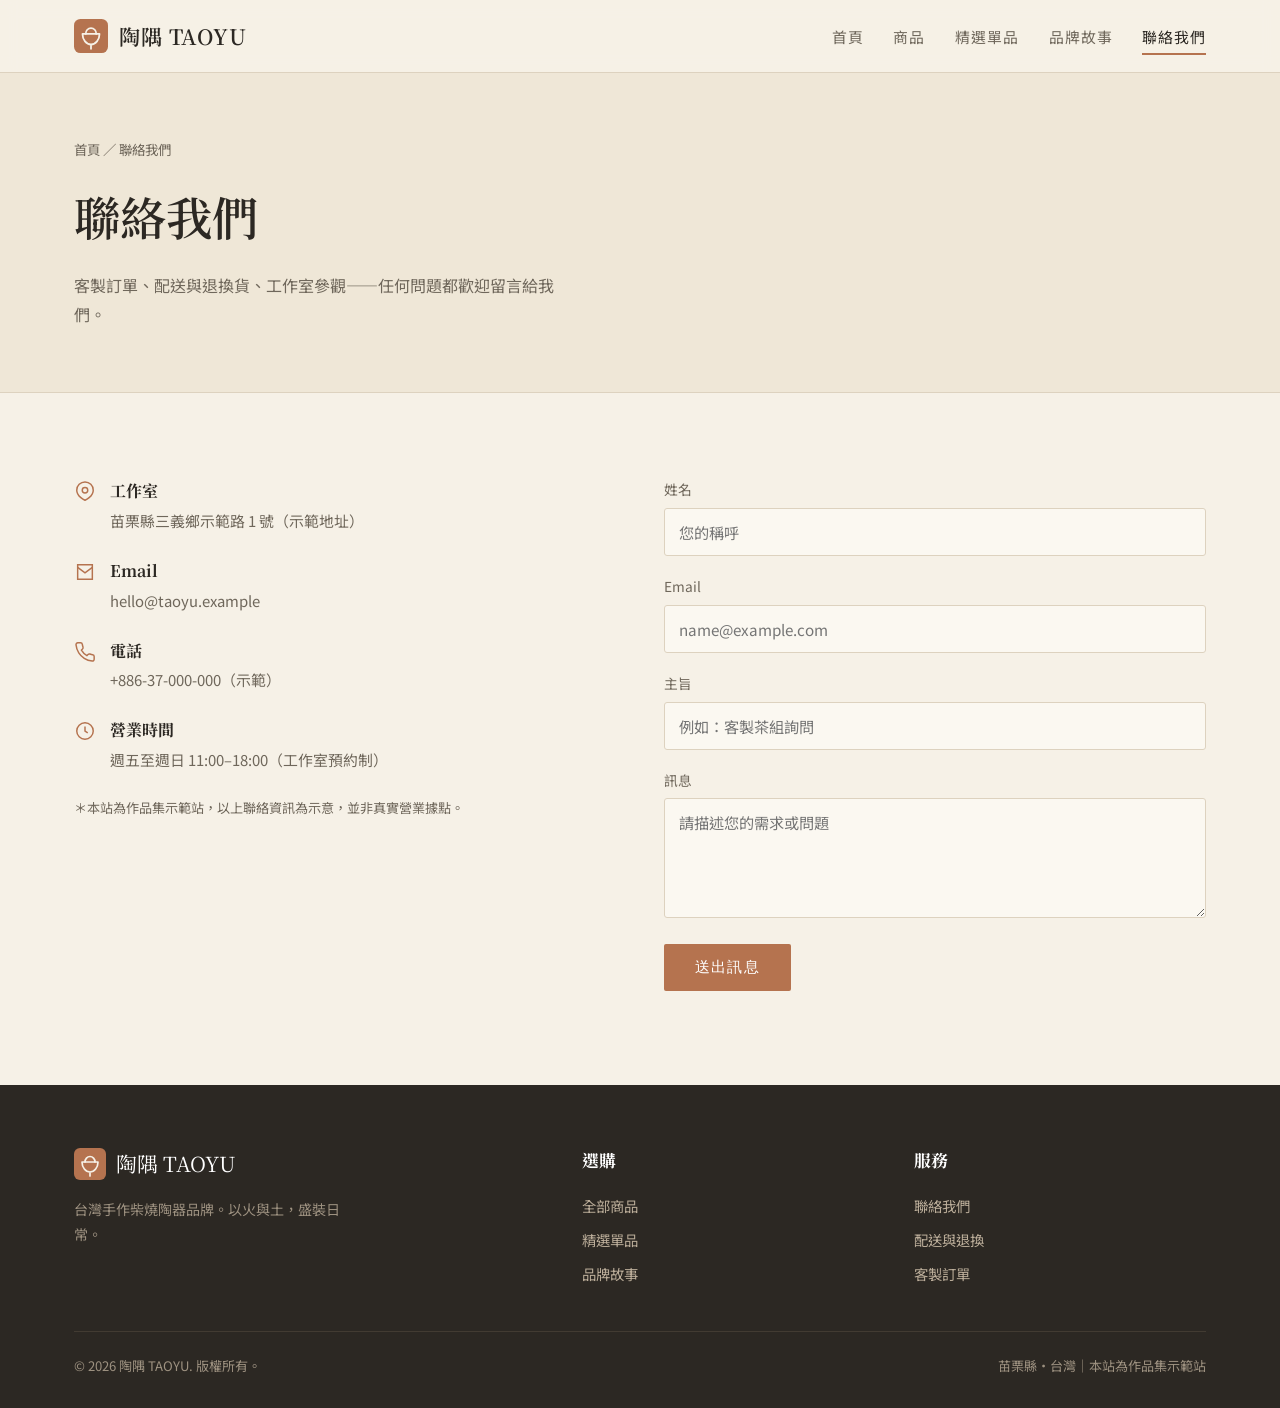
==== contact.html @ e01b480c "Initial: 陶隅 TAOYU 手作陶器電商示範站（多頁 + SEO）" ====
<!DOCTYPE html>
<html lang="zh-Hant">
<head>
<meta charset="UTF-8">
<meta name="viewport" content="width=device-width, initial-scale=1.0">
<title>聯絡我們｜陶隅 TAOYU 客製與客服</title>
<meta name="description" content="與陶隅 TAOYU 聯絡：客製訂單、配送與退換貨諮詢、工作室參觀預約。位於苗栗，全台宅配。留言給我們，將於兩個工作天內回覆。">
<meta name="keywords" content="陶隅聯絡,手作陶器客製,陶器配送,退換貨,苗栗陶藝工作室,客服">
<link rel="canonical" href="https://izzo24.github.io/taoyu-ceramics/contact.html">
<meta property="og:type" content="website">
<meta property="og:title" content="聯絡我們｜陶隅 TAOYU 客製與客服">
<meta property="og:description" content="客製訂單、配送退換、工作室預約，歡迎與陶隅聯絡。">
<meta property="og:url" content="https://izzo24.github.io/taoyu-ceramics/contact.html">
<meta property="og:image" content="https://izzo24.github.io/taoyu-ceramics/images/lifestyle.webp">
<meta property="og:locale" content="zh_TW">
<meta name="twitter:card" content="summary_large_image">
<link rel="icon" href="./favicon.svg" type="image/svg+xml">
<link rel="preconnect" href="https://fonts.googleapis.com">
<link rel="preconnect" href="https://fonts.gstatic.com" crossorigin>
<link href="https://fonts.googleapis.com/css2?family=Noto+Sans+TC:wght@300;400;500;700&family=Noto+Serif+TC:wght@500;600;700&display=swap" rel="stylesheet">
<link rel="stylesheet" href="./style.css">
<script type="application/ld+json">
{
  "@context":"https://schema.org",
  "@type":"LocalBusiness",
  "name":"陶隅 TAOYU",
  "image":"https://izzo24.github.io/taoyu-ceramics/images/lifestyle.webp",
  "description":"台灣手作柴燒陶器品牌，提供餐瓷、茶具與客製訂單。",
  "url":"https://izzo24.github.io/taoyu-ceramics/contact.html",
  "telephone":"+886-37-000-000",
  "email":"hello@taoyu.example",
  "priceRange":"$$",
  "address":{
    "@type":"PostalAddress",
    "addressCountry":"TW",
    "addressRegion":"苗栗縣",
    "addressLocality":"三義鄉",
    "streetAddress":"示範路 1 號"
  },
  "openingHoursSpecification":[
    {"@type":"OpeningHoursSpecification","dayOfWeek":["Friday","Saturday","Sunday"],"opens":"11:00","closes":"18:00"}
  ]
}
</script>
<script type="application/ld+json">
{
  "@context":"https://schema.org",
  "@type":"BreadcrumbList",
  "itemListElement":[
    {"@type":"ListItem","position":1,"name":"首頁","item":"https://izzo24.github.io/taoyu-ceramics/"},
    {"@type":"ListItem","position":2,"name":"聯絡我們","item":"https://izzo24.github.io/taoyu-ceramics/contact.html"}
  ]
}
</script>
</head>
<body>
<nav class="site-nav">
  <div class="nav-inner">
    <a class="brand" href="./index.html" aria-label="陶隅 TAOYU 首頁">
      <svg viewBox="0 0 64 64" aria-hidden="true"><rect width="64" height="64" rx="12" fill="#b5734f"/><path d="M16 28h32c0 11-7.2 20-16 20s-16-9-16-20z" fill="none" stroke="#f6f1e7" stroke-width="3.4" stroke-linejoin="round"/><path d="M22 28c0-6 4.5-11 10-11s10 5 10 11" fill="none" stroke="#f6f1e7" stroke-width="3.4" stroke-linecap="round"/><line x1="32" y1="50" x2="32" y2="56" stroke="#f6f1e7" stroke-width="3.4" stroke-linecap="round"/></svg>
      陶隅 TAOYU
    </a>
    <button class="nav-toggle" aria-label="開啟選單" aria-expanded="false"><span></span><span></span><span></span></button>
    <ul class="nav-links">
      <li><a href="./index.html">首頁</a></li>
      <li><a href="./shop.html">商品</a></li>
      <li><a href="./product.html">精選單品</a></li>
      <li><a href="./story.html">品牌故事</a></li>
      <li><a href="./contact.html" class="active">聯絡我們</a></li>
    </ul>
  </div>
</nav>

<div class="page-head">
  <div class="wrap">
    <nav class="crumb" aria-label="麵包屑" style="padding-top:0;margin-bottom:14px"><a href="./index.html">首頁</a> ／ 聯絡我們</nav>
    <h1>聯絡我們</h1>
    <p>客製訂單、配送與退換貨、工作室參觀——任何問題都歡迎留言給我們。</p>
  </div>
</div>

<main>
<section>
  <div class="wrap">
    <div class="contact-grid">
      <div>
        <div class="info-row">
          <svg viewBox="0 0 24 24" fill="none" stroke="currentColor" stroke-width="1.6"><path d="M21 10c0 7-9 11-9 11s-9-4-9-11a9 9 0 1118 0z"/><circle cx="12" cy="10" r="3"/></svg>
          <div><b>工作室</b><span>苗栗縣三義鄉示範路 1 號（示範地址）</span></div>
        </div>
        <div class="info-row">
          <svg viewBox="0 0 24 24" fill="none" stroke="currentColor" stroke-width="1.6"><path d="M4 4h16v16H4z"/><path d="M4 7l8 6 8-6"/></svg>
          <div><b>Email</b><span>hello@taoyu.example</span></div>
        </div>
        <div class="info-row">
          <svg viewBox="0 0 24 24" fill="none" stroke="currentColor" stroke-width="1.6"><path d="M22 16.9v3a2 2 0 01-2.2 2 19.8 19.8 0 01-8.6-3 19.5 19.5 0 01-6-6 19.8 19.8 0 01-3-8.6A2 2 0 014.1 2h3a2 2 0 012 1.7c.1 1 .4 2 .7 2.9a2 2 0 01-.5 2.1L8.1 9.9a16 16 0 006 6l1.2-1.2a2 2 0 012.1-.5c.9.3 1.9.6 2.9.7a2 2 0 011.7 2z"/></svg>
          <div><b>電話</b><span>+886-37-000-000（示範）</span></div>
        </div>
        <div class="info-row">
          <svg viewBox="0 0 24 24" fill="none" stroke="currentColor" stroke-width="1.6"><circle cx="12" cy="12" r="9"/><path d="M12 7v5l3 2"/></svg>
          <div><b>營業時間</b><span>週五至週日 11:00–18:00（工作室預約制）</span></div>
        </div>
        <p class="note">＊本站為作品集示範站，以上聯絡資訊為示意，並非真實營業據點。</p>
      </div>

      <div>
        <form id="contact-form" novalidate>
          <div class="form-field">
            <label for="cf-name">姓名</label>
            <input id="cf-name" name="name" type="text" placeholder="您的稱呼" required>
          </div>
          <div class="form-field">
            <label for="cf-email">Email</label>
            <input id="cf-email" name="email" type="email" placeholder="name@example.com" required>
          </div>
          <div class="form-field">
            <label for="cf-subject">主旨</label>
            <input id="cf-subject" name="subject" type="text" placeholder="例如：客製茶組詢問">
          </div>
          <div class="form-field">
            <label for="cf-msg">訊息</label>
            <textarea id="cf-msg" name="message" placeholder="請描述您的需求或問題"></textarea>
          </div>
          <button type="submit" class="btn btn-solid">送出訊息</button>
          <p class="note" id="form-msg"></p>
        </form>
      </div>
    </div>
  </div>
</section>
</main>

<footer class="site-foot">
  <div class="wrap">
    <div class="foot-grid">
      <div>
        <div class="foot-brand">
          <svg viewBox="0 0 64 64" aria-hidden="true"><rect width="64" height="64" rx="12" fill="#b5734f"/><path d="M16 28h32c0 11-7.2 20-16 20s-16-9-16-20z" fill="none" stroke="#f6f1e7" stroke-width="3.4" stroke-linejoin="round"/><path d="M22 28c0-6 4.5-11 10-11s10 5 10 11" fill="none" stroke="#f6f1e7" stroke-width="3.4" stroke-linecap="round"/><line x1="32" y1="50" x2="32" y2="56" stroke="#f6f1e7" stroke-width="3.4" stroke-linecap="round"/></svg>
          陶隅 TAOYU
        </div>
        <p>台灣手作柴燒陶器品牌。以火與土，盛裝日常。</p>
      </div>
      <div><h4>選購</h4><a href="./shop.html">全部商品</a><a href="./product.html">精選單品</a><a href="./story.html">品牌故事</a></div>
      <div><h4>服務</h4><a href="./contact.html">聯絡我們</a><a href="./contact.html">配送與退換</a><a href="./contact.html">客製訂單</a></div>
    </div>
    <div class="foot-bottom">
      <span>© <span id="year">2026</span> 陶隅 TAOYU. 版權所有。</span>
      <span>苗栗縣・台灣｜本站為作品集示範站</span>
    </div>
  </div>
</footer>
<script src="./main.js"></script>
</body>
</html>
---- style.css ----
/* 陶隅 TAOYU — 自然有機 × 雜誌編輯 */
:root{
  --bg:#f6f1e7;
  --bg-alt:#efe7d7;
  --ink:#2c2823;
  --muted:#6f675b;
  --line:#ddd2bf;
  --clay:#b5734f;
  --clay-dark:#9a5e3d;
  --sage:#7f8a6b;
  --card:#fbf8f1;
  --shadow:0 14px 40px rgba(60,48,32,.10);
  --serif:"Noto Serif TC",Georgia,"Songti TC",serif;
  --sans:"Noto Sans TC","Helvetica Neue",Arial,sans-serif;
  --maxw:1180px;
}
*{box-sizing:border-box;margin:0;padding:0}
html{scroll-behavior:smooth}
body{
  font-family:var(--sans);color:var(--ink);background:var(--bg);
  line-height:1.8;font-size:16px;-webkit-font-smoothing:antialiased;
}
img{max-width:100%;display:block}
a{color:inherit;text-decoration:none}
.wrap{max-width:var(--maxw);margin:0 auto;padding:0 24px}

/* nav */
.site-nav{position:sticky;top:0;z-index:50;background:rgba(246,241,231,.92);
  backdrop-filter:blur(8px);border-bottom:1px solid var(--line)}
.nav-inner{display:flex;align-items:center;justify-content:space-between;
  height:72px;max-width:var(--maxw);margin:0 auto;padding:0 24px}
.brand{display:flex;align-items:center;gap:11px;font-family:var(--serif);
  font-size:1.32rem;font-weight:600;letter-spacing:.04em}
.brand svg{width:34px;height:34px;flex:none}
.nav-links{display:flex;gap:30px;list-style:none;align-items:center}
.nav-links a{font-size:.93rem;letter-spacing:.06em;color:var(--muted);
  padding:6px 0;border-bottom:2px solid transparent;transition:.2s}
.nav-links a:hover,.nav-links a.active{color:var(--ink);border-color:var(--clay)}
.nav-toggle{display:none;background:none;border:0;cursor:pointer;flex-direction:column;gap:5px}
.nav-toggle span{width:24px;height:2px;background:var(--ink);display:block}

/* hero */
.hero{position:relative;min-height:78vh;display:flex;align-items:flex-end;
  background-size:cover;background-position:center;color:#fff}
.hero::after{content:"";position:absolute;inset:0;
  background:linear-gradient(180deg,rgba(30,24,16,.10),rgba(30,24,16,.62))}
.hero-inner{position:relative;z-index:2;max-width:var(--maxw);margin:0 auto;
  padding:0 24px 72px;width:100%}
.eyebrow{font-size:.8rem;letter-spacing:.32em;text-transform:uppercase;
  color:var(--clay);margin-bottom:16px}
.hero .eyebrow{color:#f0d9c5}
.hero h1{font-family:var(--serif);font-weight:600;font-size:clamp(2.3rem,6vw,4rem);
  line-height:1.15;max-width:16ch;text-shadow:0 2px 24px rgba(0,0,0,.3)}
.hero p{margin-top:18px;max-width:42ch;font-size:1.05rem;color:#f3ece0}

/* buttons */
.btn{display:inline-block;font-size:.92rem;letter-spacing:.08em;
  padding:13px 30px;border-radius:2px;transition:.2s;cursor:pointer;border:1px solid transparent}
.btn-solid{background:var(--clay);color:#fff}
.btn-solid:hover{background:var(--clay-dark)}
.btn-ghost{border-color:currentColor}
.btn-ghost:hover{background:rgba(255,255,255,.12)}
.btn-row{margin-top:30px;display:flex;gap:14px;flex-wrap:wrap}

/* sections */
section{padding:84px 0}
.section-head{max-width:640px;margin-bottom:46px}
.section-head h2{font-family:var(--serif);font-weight:600;
  font-size:clamp(1.7rem,3.6vw,2.5rem);line-height:1.25}
.section-head p{margin-top:14px;color:var(--muted)}
.bg-alt{background:var(--bg-alt)}

/* product grid */
.grid{display:grid;gap:32px}
.cols-3{grid-template-columns:repeat(3,1fr)}
.cols-2{grid-template-columns:repeat(2,1fr)}
.card{background:var(--card);border:1px solid var(--line);border-radius:4px;
  overflow:hidden;transition:.25s;box-shadow:var(--shadow)}
.card:hover{transform:translateY(-4px)}
.card .ph{aspect-ratio:1/1;background:var(--bg-alt);overflow:hidden}
.card .ph img{width:100%;height:100%;object-fit:cover;transition:.4s}
.card:hover .ph img{transform:scale(1.04)}
.card-body{padding:20px 22px 24px}
.card-body h3{font-family:var(--serif);font-size:1.18rem;font-weight:600}
.card-body .cat{font-size:.76rem;letter-spacing:.16em;text-transform:uppercase;
  color:var(--sage);margin-bottom:7px}
.card-body .price{margin-top:10px;color:var(--clay);font-weight:600;font-size:1.02rem}
.card-body .desc{margin-top:8px;font-size:.9rem;color:var(--muted)}

/* feature split */
.split{display:grid;grid-template-columns:1fr 1fr;gap:56px;align-items:center}
.split img{border-radius:4px;box-shadow:var(--shadow)}
.split.rev .txt{order:2}

/* values */
.values{display:grid;grid-template-columns:repeat(3,1fr);gap:30px}
.value{padding:30px;background:var(--card);border:1px solid var(--line);border-radius:4px}
.value svg{width:38px;height:38px;color:var(--clay);margin-bottom:14px}
.value h3{font-family:var(--serif);font-size:1.2rem;margin-bottom:8px}
.value p{color:var(--muted);font-size:.93rem}

/* product detail */
.pd{display:grid;grid-template-columns:1.05fr .95fr;gap:54px;align-items:start}
.pd .gallery img{border-radius:4px;box-shadow:var(--shadow)}
.pd .thumbs{display:flex;gap:12px;margin-top:14px}
.pd .thumbs img{width:84px;height:84px;object-fit:cover;border-radius:3px;
  border:1px solid var(--line);cursor:pointer}
.pd h1{font-family:var(--serif);font-size:2.2rem;font-weight:600;margin:6px 0 10px}
.pd .price{font-size:1.5rem;color:var(--clay);font-weight:600;margin:14px 0}
.pd ul{margin:18px 0 0 18px;color:var(--muted)}
.pd ul li{margin-bottom:6px}
.spec{margin-top:28px;border-top:1px solid var(--line);padding-top:22px}
.spec dl{display:grid;grid-template-columns:120px 1fr;row-gap:10px;font-size:.93rem}
.spec dt{color:var(--muted)}

/* article / story */
.prose{max-width:720px;margin:0 auto}
.prose p{margin-bottom:20px}
.prose h2{font-family:var(--serif);font-size:1.6rem;margin:40px 0 14px}
.prose figure{margin:36px 0}
.prose figure img{border-radius:4px;box-shadow:var(--shadow)}
.prose figcaption{font-size:.84rem;color:var(--muted);margin-top:8px;text-align:center}
.lead{font-size:1.18rem;color:var(--ink)}

/* contact */
.contact-grid{display:grid;grid-template-columns:1fr 1fr;gap:48px}
.info-row{display:flex;gap:14px;margin-bottom:22px}
.info-row svg{width:22px;height:22px;color:var(--clay);flex:none;margin-top:4px}
.info-row b{display:block;font-family:var(--serif)}
.info-row span{color:var(--muted);font-size:.93rem}
.form-field{margin-bottom:18px}
.form-field label{display:block;font-size:.86rem;margin-bottom:6px;color:var(--muted)}
.form-field input,.form-field textarea{width:100%;padding:12px 14px;border:1px solid var(--line);
  border-radius:3px;background:var(--card);font-family:inherit;font-size:.95rem;color:var(--ink)}
.form-field textarea{min-height:120px;resize:vertical}
.note{font-size:.82rem;color:var(--muted);margin-top:10px}

/* breadcrumb */
.crumb{font-size:.84rem;color:var(--muted);padding:22px 0 0}
.crumb a:hover{color:var(--clay)}

/* page header */
.page-head{background:var(--bg-alt);padding:64px 0;border-bottom:1px solid var(--line)}
.page-head h1{font-family:var(--serif);font-size:clamp(2rem,4.4vw,2.9rem);font-weight:600}
.page-head p{margin-top:12px;color:var(--muted);max-width:54ch}

/* footer */
.site-foot{background:#2c2823;color:#d9cfbf;padding:60px 0 30px;margin-top:0}
.foot-grid{display:grid;grid-template-columns:1.6fr 1fr 1fr;gap:40px;margin-bottom:40px}
.foot-grid h4{font-family:var(--serif);color:#fff;margin-bottom:14px;font-size:1.05rem}
.foot-grid a{display:block;color:#bcae9a;font-size:.9rem;padding:4px 0}
.foot-grid a:hover{color:#fff}
.foot-brand{display:flex;align-items:center;gap:10px;font-family:var(--serif);
  font-size:1.3rem;color:#fff;margin-bottom:14px}
.foot-brand svg{width:32px;height:32px}
.foot-grid p{font-size:.88rem;color:#9d9180;max-width:34ch}
.foot-bottom{border-top:1px solid #423b32;padding-top:22px;display:flex;
  justify-content:space-between;flex-wrap:wrap;gap:10px;font-size:.82rem;color:#9d9180}

/* utility */
.center{text-align:center}
.mt-cta{margin-top:48px;text-align:center}

@media(max-width:860px){
  .nav-links{position:fixed;inset:72px 0 auto 0;background:var(--bg);
    flex-direction:column;gap:0;padding:10px 24px 22px;border-bottom:1px solid var(--line);
    transform:translateY(-130%);transition:.3s;box-shadow:var(--shadow)}
  .nav-links.open{transform:translateY(0)}
  .nav-links a{padding:13px 0;width:100%;border-bottom:1px solid var(--line)}
  .nav-toggle{display:flex}
  .cols-3,.cols-2,.values,.split,.pd,.contact-grid{grid-template-columns:1fr;gap:30px}
  .split.rev .txt{order:0}
  .foot-grid{grid-template-columns:1fr 1fr}
  section{padding:60px 0}
}
@media(max-width:520px){.foot-grid{grid-template-columns:1fr}}
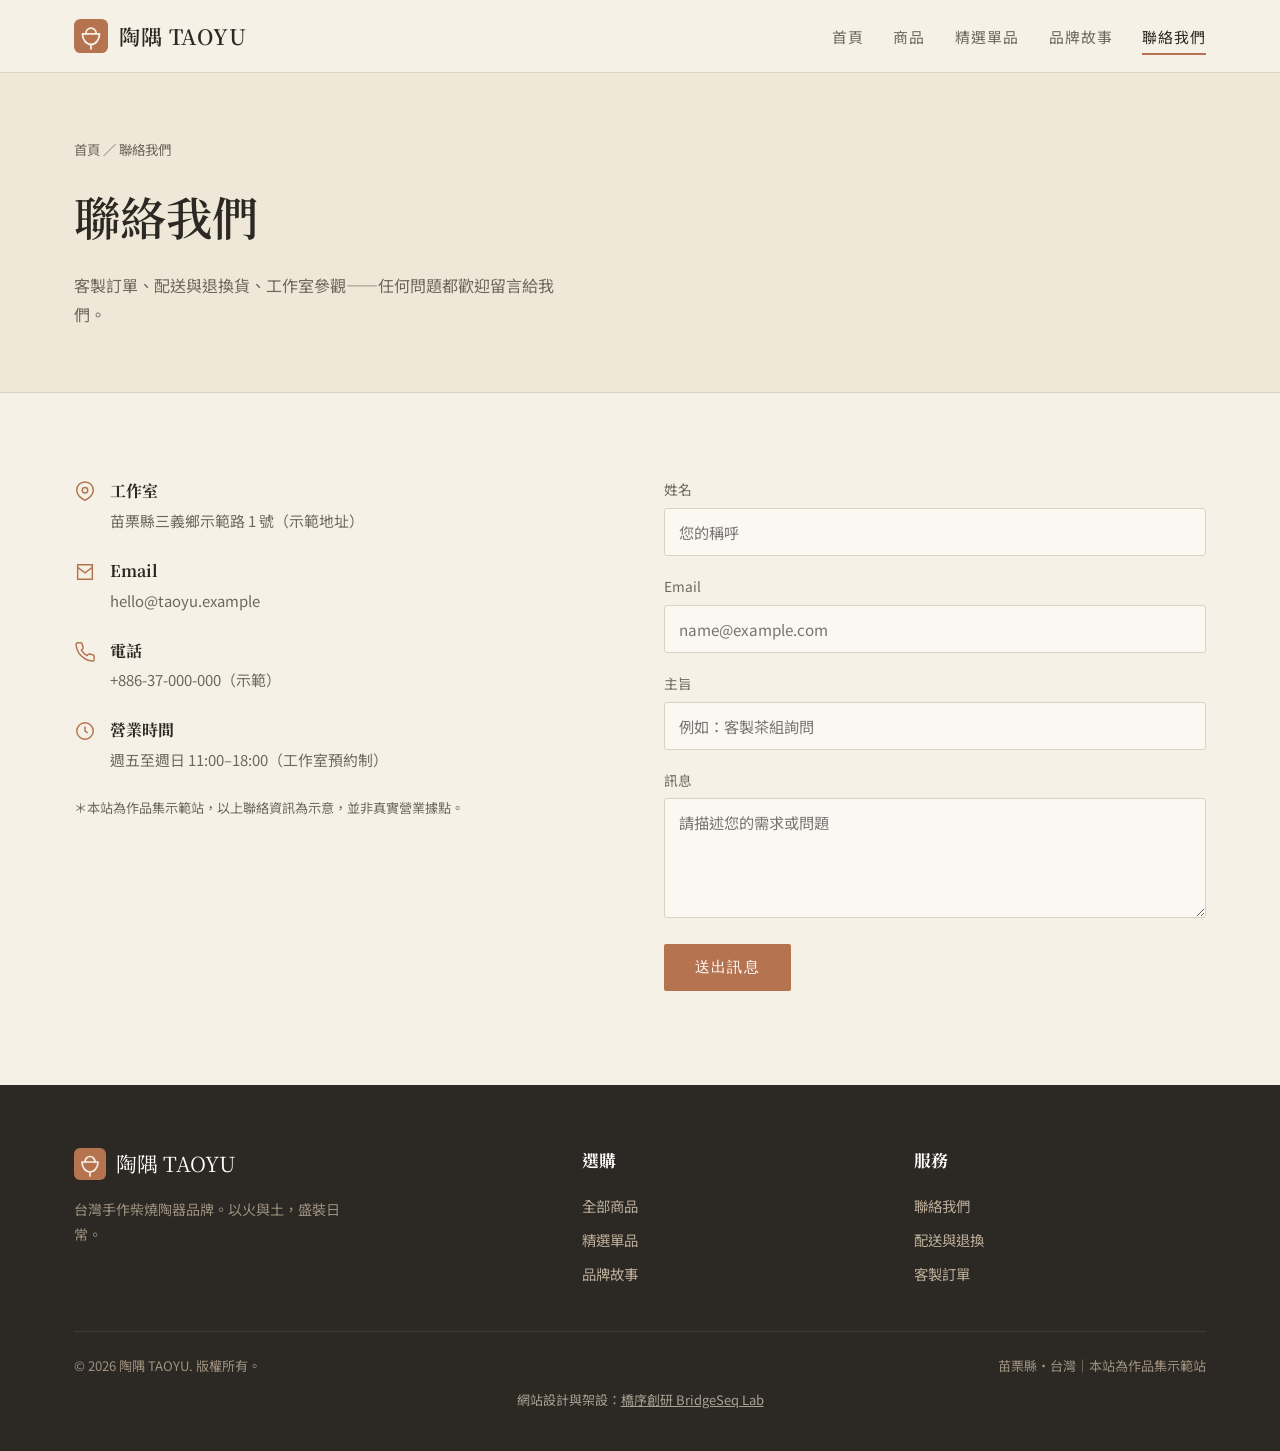
==== commit 35cfd501: "footer:加入橋序創研製作宣告與連結" ====
--- a/contact.html
+++ b/contact.html
@@ -148,6 +148,7 @@
       <span>苗栗縣・台灣｜本站為作品集示範站</span>
     </div>
   </div>
+  <div class="bsl-credit" style="text-align:center;padding:10px 16px;font-size:13px;opacity:0.72;">網站設計與架設：<a href="https://bridgeseqlab.com" target="_blank" rel="noopener" style="color:inherit;text-decoration:underline;">橋序創研 BridgeSeq Lab</a></div>
 </footer>
 <script src="./main.js"></script>
 </body>
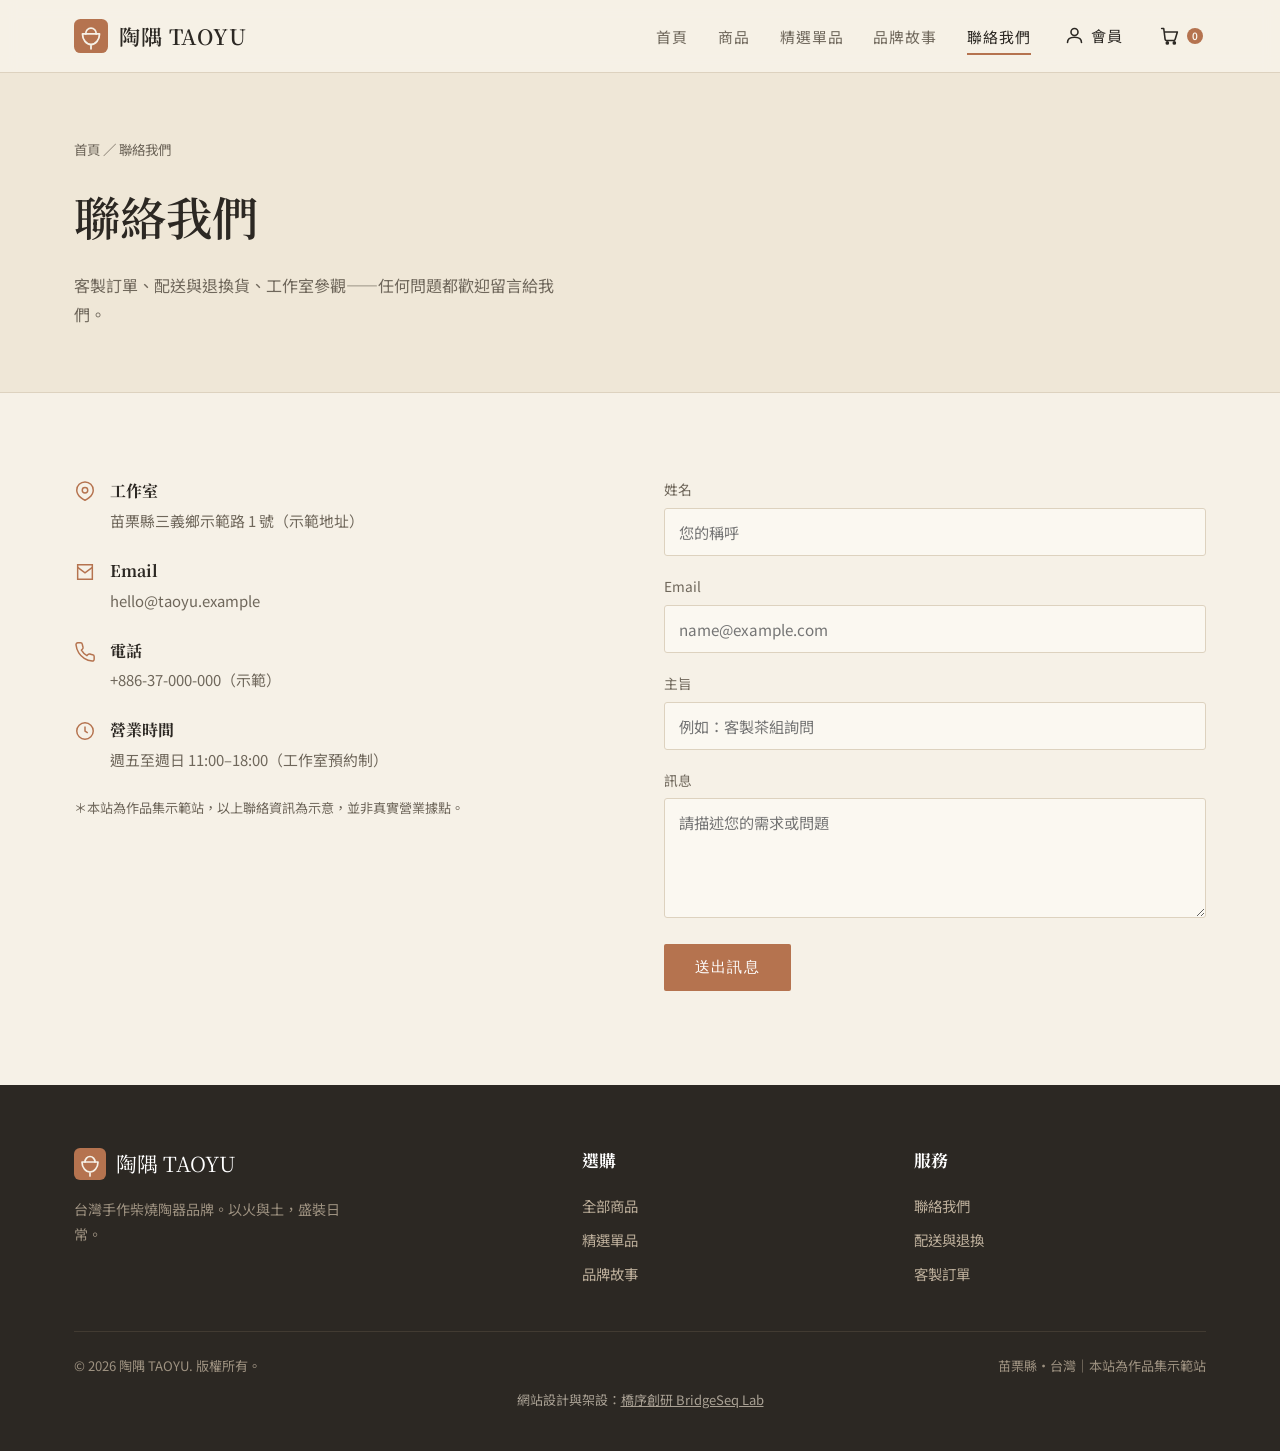
==== commit 072fcca3: "Add 會員中心 + cart drawer + header member/cart (規範)" ====
--- a/contact.html
+++ b/contact.html
@@ -52,6 +52,7 @@
   ]
 }
 </script>
+<link rel="stylesheet" href="./addon.css">
 </head>
 <body>
 <nav class="site-nav">
@@ -67,7 +68,7 @@
       <li><a href="./product.html">精選單品</a></li>
       <li><a href="./story.html">品牌故事</a></li>
       <li><a href="./contact.html" class="active">聯絡我們</a></li>
-    </ul>
+    <li><a class="acct-link" href="./member.html" aria-label="會員中心"><svg viewBox="0 0 24 24" fill="none" stroke="currentColor" stroke-width="1.8" stroke-linecap="round" stroke-linejoin="round" aria-hidden="true"><circle cx="12" cy="8" r="4"/><path d="M4 20c0-4 3.6-6 8-6s8 2 8 6"/></svg><span>會員</span></a></li><li><button class="cart-toggle" type="button" aria-label="購物車" aria-haspopup="dialog"><svg viewBox="0 0 24 24" fill="none" stroke="currentColor" stroke-width="1.8" stroke-linecap="round" stroke-linejoin="round" aria-hidden="true"><path d="M3 4h2.4l1.6 12.4a1.5 1.5 0 0 0 1.5 1.3h8.4a1.5 1.5 0 0 0 1.5-1.2L21 8H6.4"/><circle cx="9.5" cy="20.5" r="1.2" fill="currentColor"/><circle cx="17.5" cy="20.5" r="1.2" fill="currentColor"/></svg><span class="cart-badge" aria-hidden="true">0</span></button></li></ul>
   </div>
 </nav>
 
@@ -151,5 +152,12 @@
   <div class="bsl-credit" style="text-align:center;padding:10px 16px;font-size:13px;opacity:0.72;">網站設計與架設：<a href="https://bridgeseqlab.com" target="_blank" rel="noopener" style="color:inherit;text-decoration:underline;">橋序創研 BridgeSeq Lab</a></div>
 </footer>
 <script src="./main.js"></script>
+<div class="cart-overlay" id="cartOverlay"></div>
+<aside class="cart-drawer" id="cartDrawer" role="dialog" aria-modal="true" aria-label="購物車" aria-hidden="true">
+  <div class="cd-head"><h2>購物車</h2><button class="cd-close" id="cartClose" aria-label="關閉購物車"><svg viewBox="0 0 24 24" fill="none" stroke="currentColor" stroke-width="2" stroke-linecap="round" aria-hidden="true"><path d="M6 6l12 12M18 6L6 18"/></svg></button></div>
+  <div class="cd-body"><p class="cd-empty">您的購物車目前是空的。<br>歡迎先逛逛全部商品。</p></div>
+  <div class="cd-foot"><div class="cd-total"><span>小計</span><span>NT$ 0</span></div><a class="mc-btn" href="./shop.html">前往選購</a></div>
+</aside>
+<script src="./addon.js" defer></script>
 </body>
 </html>
--- a/addon.css
+++ b/addon.css
@@ -0,0 +1,42 @@
+/* 陶隅 TAOYU — header 會員/購物車 + 側欄 + 會員中心(addon, 自然有機) */
+.nav-links .acct-link,.nav-links .cart-toggle{display:inline-flex;align-items:center;gap:.4rem;background:none;border:0;cursor:pointer;color:var(--ink,#2c2823);font:inherit;font-size:.95rem;padding:.2rem;line-height:1}
+.nav-links .cart-toggle{position:relative}
+.nav-links li:has(.acct-link),.nav-links li:has(.cart-toggle){display:inline-flex;align-items:center}
+.nav-links .acct-link svg,.nav-links .cart-toggle svg{width:21px;height:21px}
+.nav-links .acct-link:hover,.nav-links .cart-toggle:hover{color:#b5734f}
+.cart-badge{display:inline-flex;align-items:center;justify-content:center;min-width:16px;height:16px;padding:0 4px;background:#b5734f;color:#fbf8f1;font-size:10px;font-weight:600;border-radius:50px}
+.cart-overlay{position:fixed;inset:0;background:rgba(44,40,35,.5);opacity:0;visibility:hidden;transition:.3s;z-index:200}
+.cart-overlay.show{opacity:1;visibility:visible}
+.cart-drawer{position:fixed;top:0;right:0;height:100%;width:min(400px,92vw);background:#f6f1e7;border-left:1px solid #ddd2bf;transform:translateX(100%);transition:transform .35s ease;z-index:210;display:flex;flex-direction:column;color:#2c2823}
+.cart-drawer.open{transform:translateX(0)}
+.cd-head{display:flex;align-items:center;justify-content:space-between;padding:1.3rem 1.5rem;border-bottom:1px solid #ddd2bf}
+.cd-head h2{font-family:"Noto Serif TC",serif;font-size:1.4rem;margin:0;font-weight:600}
+.cd-close{background:none;border:0;cursor:pointer;color:#2c2823;display:inline-flex;padding:.3rem}.cd-close svg{width:23px;height:23px}
+.cd-body{flex:1;overflow:auto;padding:1.8rem 1.5rem}
+.cd-empty{text-align:center;margin-top:2.4rem;line-height:2;color:#6f675b}
+.cd-foot{border-top:1px solid #ddd2bf;padding:1.4rem 1.5rem}
+.cd-total{display:flex;justify-content:space-between;font-family:"Noto Serif TC",serif;font-size:1.2rem;margin-bottom:1rem}
+.mc-btn{display:inline-flex;align-items:center;justify-content:center;gap:.5rem;background:#b5734f;color:#fbf8f1;border:1px solid #b5734f;padding:.85rem 1.7rem;cursor:pointer;transition:.25s;font:inherit;text-decoration:none;border-radius:30px}
+.mc-btn:hover{background:#9a5e3d;border-color:#9a5e3d}
+.cd-foot .mc-btn{width:100%}
+.mc-wrap{max-width:1120px;margin:0 auto;padding:2.6rem 24px 4.5rem;color:#2c2823}
+.mc-crumb{font-size:.82rem;letter-spacing:.06em;color:#6f675b;margin-bottom:1.6rem}.mc-crumb a{color:#6f675b}.mc-crumb a:hover{color:#b5734f}
+.mc-title{font-family:"Noto Serif TC",serif;font-weight:600;font-size:clamp(2.3rem,6vw,3.8rem);margin:0 0 .5rem}
+.mc-sub{max-width:54ch;margin:0 0 2.6rem;font-size:1.06rem;color:#6f675b}
+.mc-grid{display:grid;grid-template-columns:1fr 1fr;gap:1.8rem;margin-bottom:1rem}
+.mc-card{border:1px solid #ddd2bf;background:#fbf8f1;padding:2rem;border-radius:14px}
+.mc-card h2{font-family:"Noto Serif TC",serif;font-weight:600;font-size:1.6rem;margin:0 0 1.3rem}
+.mc-card label{display:block;font-size:.82rem;margin-bottom:1.1rem;color:#6f675b}
+.mc-card input{display:block;width:100%;margin-top:.45rem;padding:.8rem .9rem;border:1px solid #ddd2bf;background:#f6f1e7;font:inherit;font-size:15px;color:#2c2823;border-radius:8px}
+.mc-card input:focus{outline:none;border-color:#b5734f}
+.mc-h2{font-family:"Noto Serif TC",serif;font-weight:600;font-size:clamp(1.7rem,4vw,2.5rem);margin:2.6rem 0 1.5rem}
+.mc-benefits{display:grid;grid-template-columns:repeat(4,1fr);gap:1.3rem}
+.mc-benefit{border:1px solid #ddd2bf;padding:1.5rem;background:#fbf8f1;border-radius:12px}
+.mc-benefit svg{width:30px;height:30px;margin-bottom:.8rem;color:#b5734f}
+.mc-benefit h3{font-family:"Noto Serif TC",serif;font-size:1.15rem;margin:0 0 .4rem}.mc-benefit p{margin:0;font-size:.9rem;color:#6f675b}
+.mc-orders{border:1px solid #ddd2bf;background:#efe7d7;padding:2.2rem;text-align:center;margin-top:1.8rem;border-radius:14px}
+.mc-orders h2{font-family:"Noto Serif TC",serif;margin:0 0 .6rem}.mc-orders p{margin:0 0 1.5rem;color:#6f675b}
+.addon-toast{position:fixed;left:50%;bottom:28px;transform:translate(-50%,150%);background:#2c2823;color:#f6f1e7;padding:.9rem 1.6rem;z-index:300;transition:transform .4s;border-radius:30px}
+.addon-toast.show{transform:translate(-50%,0)}
+@media(max-width:760px){.mc-grid{grid-template-columns:1fr}.mc-benefits{grid-template-columns:1fr 1fr}}
+@media(max-width:480px){.mc-benefits{grid-template-columns:1fr}}
